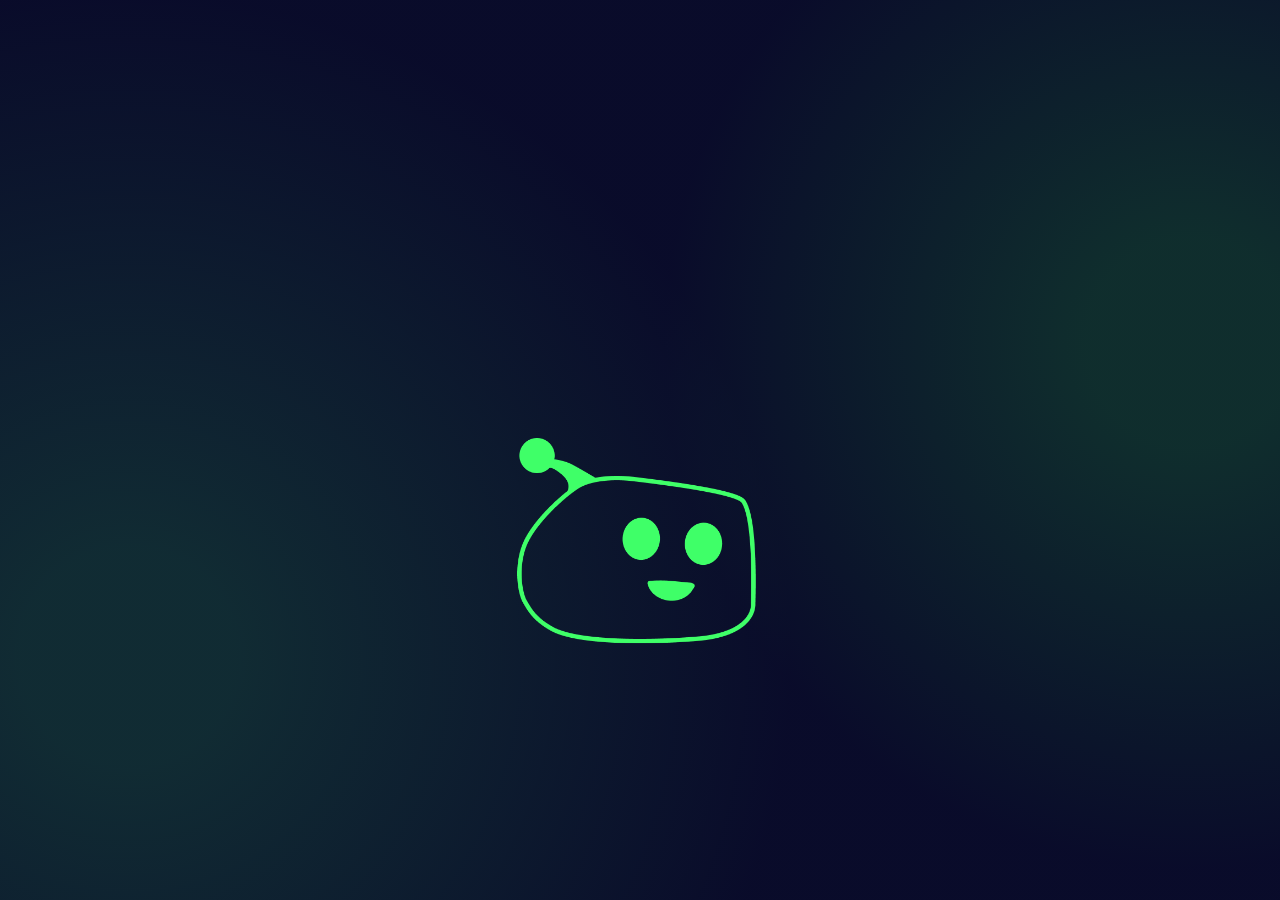
==== frontend/index.html @ 3796ffb3 "chore: add provided Quizly frontend (fork)" ====
<!doctype html>
<html lang="en">
  <head>
    <meta charset="UTF-8" />
    <meta name="viewport" content="width=device-width, initial-scale=1.0" />
    <title>Quizly</title>
    <link rel="stylesheet" href="shared/css/variables.css" />
    <link rel="stylesheet" href="shared/css/standart.css" />
    <link rel="stylesheet" href="styles.css" />
    <script src="shared/js/template.js"></script>
    <script src="script.js" defer></script>
    <link
      rel="icon"
      href="assets/icons/robot_default.png"
      type="image/x-icon"
    />
  </head>
  <body>
    <main>
      <article
        class="index-main d_flex_cc_ac w_full flex_dir_col h_vh100 pos_rel w_full"
      >
        <section class="w_full d_flex_cc_ac">
          <div id="quiz-container" class="pos_rel">
            <img src="assets/icons/group2.png" alt="a speech bubble" />
            <div id="bubble-text" class="pos_abs z_5"></div>
          </div>
        </section>

        <section>
          <div class="animation-container pos_rel">
            <img
              src="assets/icons/Ellipse23.png"
              alt="spinning-circle"
              class="circle-animation pos_abs"
            />
            <img
              src="assets/icons/Ellipse27.png"
              alt="spinning-circle"
              class="circle-animation pos_abs"
            />
            <img
              src="assets/icons/Ellipse25.png"
              alt="spinning-circle"
              class="circle-animation pos_abs"
            />
            <img
              src="assets/icons/Ellipse22.png"
              alt="spinning-circle"
              class="circle-animation pos_abs"
            />
            <img
              src="assets/icons/robot_default.png"
              alt="a robot"
              id="robot"
              class="robot_default pos_abs z_5"
            />
          </div>
        </section>
        <img
          src="assets/icons/wave.png"
          alt="a robot"
          class="wave pos_abs"
          id="wave"
        />

        <section>
          <div class="login-container d_flex_cc_ac gap_24">
            <button
              id="sign-up"
              class="btn cu_po d_flex_cc_ac border_1_solid z_5"
            >
              <a
                href="pages/registration.html"
                class="w_full h_full d_flex_cc_ac"
                >Sign up</a
              >
            </button>
            <button
              id="login"
              class="btn cu_po d_flex_cc_ac border_1_solid z_5"
            >
              <a href="pages/login.html" class="w_full h_full d_flex_cc_ac"
                >Login</a
              >
            </button>
          </div>
        </section>
      </article>
    </main>
  </body>
</html>
---- frontend/shared/css/variables.css ----
:root {
  --bg-color-blue: rgba(3, 11, 42, 1);
  --bg-color-green: rgba(63, 255, 104, 1);
  --bg-color-grassgreen: rgba(63, 255, 104, 0.65);
  --bg-color-lightblue: rgba(157, 245, 255, 1);
  --bg-color-gradient:
    radial-gradient(
      circle at 93% 38%,
      rgba(63, 255, 104, 0.15) 8%,
      rgba(10, 12, 44, 0.8) 40%
    ),
    radial-gradient(
      circle at 10% 73%,
      rgba(63, 255, 104, 0.65) 8%,
      rgba(7, 9, 35, 0.8) 50%
    ),
    linear-gradient(0deg, #070923, #070923);

  --bg-color-green-hover: rgba(63, 255, 104, 0.1);

  --border-color-green: rgba(63, 255, 104, 1);

  --text-color-blue: rgba(0, 33, 164, 1);
  --text-color-green: rgba(63, 255, 104, 1);
  --text-color-bluelight: rgba(157, 245, 255, 1);
  --text-color-whiteblue: rgba(251, 252, 255, 1);

  --border-radius-20: 20px;
  --border-radius-40: 40px;

  --font-size-14: 14px;
  --font-size-24: 24px;
  --font-size-28: 28px;
  --font-size-20: 20px;
  --font-size-16: 16px;
  --font-size-36: 36px;
  --font-size-32: 32px;
  --font-size-98: 98px;
  --font-size-56: 56px;
  --font-size-40: 40px;
  --font-size-18: 18px;
  --font-size-48: 48px;
}
---- frontend/shared/css/standart.css ----
body {
  margin: 0;
  box-sizing: border-box;
  background:
    radial-gradient(
      circle at 93% 38%,
      rgba(63, 255, 104, 0.15) 8%,
      rgba(10, 12, 44, 0.8) 40%
    ),
    radial-gradient(
      circle at 10% 73%,
      rgba(63, 255, 104, 0.65) 8%,
      rgba(7, 9, 35, 0.8) 50%
    ),
    linear-gradient(0deg, #070923, #070923);
  background-attachment: fixed;
  position: relative;
  font-family: "Kantumruy Pro", sans-serif;
}

input:-webkit-autofill,
input:-webkit-autofill:hover,
input:-webkit-autofill:focus {
  box-shadow: 0 0 0 1000px rgba(63, 255, 104, 0.2) inset !important;
  -webkit-text-fill-color: var(--text-color-green) !important;
  transition: background-color 9999s ease-in-out 0s !important;
}

.no-cu-po {
  cursor: default !important;
  pointer-events: none !important;
}

@media (pointer: coarse) {
  .header-icon:hover,
  .header-icon:hover::after,
  .header-icon:hover::before {
    filter: none !important;
    content: none !important;
    background: none !important;
    pointer-events: auto;
  }
}

.of_hidden {
  overflow: hidden;
}

.of_auto {
  overflow: auto;
  max-height: 100%;
}

.z_5 {
  z-index: 5;
}

.d_none {
  display: none !important;
}

.pos_rel {
  position: relative;
}

.pos_abs {
  position: absolute;
}

.flex_dir_row {
  flex-direction: row;
}

.d_flex_cc_ac {
  display: flex;
  justify-content: center;
  align-items: center;
}

.d_flex_sb_ac {
  display: flex;
  justify-content: space-between;
  align-items: center;
}

.d_flex_cc_as {
  display: flex;
  justify-content: center;
  align-items: start;
}

.d_flex_cs_as {
  display: flex;
  justify-content: start;
  align-items: start;
}

.font_col_lightblue_K2D_20 {
  color: var(--text-color-bluelight);
  font-family: "K2D", sans-serif;
  font-size: var(--font-size-20);
}

.h_full {
  height: 100%;
}

.w_full {
  width: 100%;
}

.h_vh100 {
  height: 100vh;
}

.gap_24 {
  gap: 24px;
}

.gap_40 {
  gap: 40px;
}

.marg_0 {
  margin: 0;
}

.gap_32 {
  gap: 32px;
}

.gap_48 {
  gap: 48px;
}

.text_c {
  text-align: center;
}

.text_r {
  text-align: right;
}

.flex_dir_col {
  flex-direction: column;
}

.cu_po {
  cursor: pointer;
}

.pad_bot_48 {
  padding-bottom: 48px;
}

.border_1_solid {
  border: 1px solid;
}

.btn {
  border-color: var(--border-color-green);
  border-radius: var(--border-radius-20);
  color: var(--text-color-green);
  background-color: var(--bg-color-blue);
  width: 150px;
  height: 50px;
  font-size: var(--font-size-24);
  font-family: "K2D", sans-serif;
  text-decoration: none;
  margin-top: 48px;
  cursor: pointer;
}

.btn:hover {
  box-shadow: 1px 1px 10px 0px rgba(63, 255, 104, 1);
  background-color: var(--bg-color-green-hover);
}

#sign-up a {
  color: var(--text-color-green);
  text-decoration: none;
}

#login {
  background-color: var(--bg-color-green);
}

#login a {
  text-decoration: none;
}

#login a:visited {
  text-decoration: none;
  color: var(--text-color-blue);
}

.p20 {
  padding: 20px;
}

.p48 {
  padding: 48px;
}

.pt48 {
  padding-top: 48px;
}

.input {
  border-radius: var(--border-radius-20);
  border: none;
  padding: 15px;
  font-size: var(--font-size-16);
  font-family: "Kantumruy Pro", sans-serif;
  width: clamp(200px, 360px, 360px);
  height: 46px;
  background: rgba(63, 255, 104, 0.2);
  color: var(--text-color-green);
}

input::placeholder {
  color: var(--text-color-green);
  font-family: "Kantumruy Pro", sans-serif;
  font-size: var(--font-size-16);
}

.input-wrapper {
  position: relative;
  display: inline-block;
}

.input-wrapper > img {
  position: absolute;
  top: 50%;
  transform: translateY(-50%);
  width: 16px;
  height: 16px;
  cursor: pointer;
}

.input-wrapper > .pen,
.input-wrapper > .hook {
  width: 24px;
  height: 24px;
}

.input-wrapper > input {
  padding-left: 40px;
  padding-right: 40px;
}

.input-wrapper > img:not(.eye-icon):not(.pen):not(.hook) {
  left: 20px;
}

.input-wrapper > .eye-icon,
.input-wrapper > .hook,
.input-wrapper > .pen {
  right: 20px;
}

.header-icon {
  position: relative;
  width: 200px;
  height: 100px;
  overflow: hidden;
}

.header-icon img {
  position: absolute;
  width: 80px;
  height: 24px;
  top: 50%;
  left: 50%;
  transform: translate(-50%, -50%);
  transition: transform 0.5s ease;
}

.header-icon::after {
  content: "Log Out";
  position: absolute;
  font-family: "K2D", sans-serif;
  top: 50%;
  left: 50%;
  transform: translate(-150%, -50%);
  color: var(--text-color-green);
  font-size: 20px;
  opacity: 0;
  transition:
    transform 0.5s ease,
    opacity 0.5s ease;
  cursor: pointer;
}

.header-icon:hover img {
  transform: translate(-120%, -50%);
  filter: drop-shadow(1px 1px 2px rgba(8, 184, 46, 1));
}

.header-icon:hover::after {
  transform: translate(-50%, -50%);
  opacity: 1;
  filter: drop-shadow(1px 1px 2px rgba(8, 184, 46, 1));
}

.headline-green {
  color: var(--text-color-green);
  font-size: var(--font-size-36);
  font-family: "K2D", sans-serif;
}

h1 {
  font-size: var(--font-size-24);
  font-family: "K2D", sans-serif;
  color: var(--text-color-green);
}

h2 {
  font-size: var(--font-size-20);
  color: var(--text-color-whiteblue);
}

h4 {
  font-size: var(--font-size-16);
  color: var(--text-color-bluelight);
}

ul {
  list-style-position: inside;
  margin: 0;
  padding: 0;
}

ul > li {
  color: var(--text-color-whiteblue);
  font-size: var(--font-size-16);
  list-style: none;
}

.footer {
  gap: 32px;
  position: static;
  display: flex;
  justify-content: center;
  align-items: center;
  height: 100px;
}

.footer a {
  color: var(--text-color-bluelight);
  font-family: "Kantumruy Pro", sans-serif;
  text-decoration: none;
}

a:visited {
  color: var(--text-color-bluelight);
}

#header {
  height: 100px;
  display: flex;
  justify-content: center;
}

.header {
  max-width: 1440px;
}
---- frontend/styles.css ----
.circle-animation {
  animation: circle-animation 4s linear forwards;
  transform-origin: center;
}

.index-main {
  gap: 200px;
}

.animation-container {
  width: 100%;
  height: 100%;
}

.animation-container img {
  position: absolute;
  top: 50%;
  left: 50%;
  transform: translate(-50%, -50%);
}

@keyframes circle-animation {
  0% {
    transform: translate(-50%, -50%) scale(1) rotate(0deg);
    opacity: 1;
  }
  90% {
    transform: translate(-50%, -50%) scale(1.5) rotate(180deg);
    opacity: 1;
  }
  100% {
    opacity: 0;
  }
}

.robot_default {
  transform-origin: center;
  animation: robot-fading-in 3s linear forwards;
  object-fit: contain;
}

@keyframes robot-fading-in {
  0% {
    opacity: 0;
  }
  50% {
    opacity: 0;
  }
  100% {
    opacity: 1;
  }
}

.wave {
  left: 0;
  right: 0;
  bottom: 0;
  width: 100%;
}

#bubble-text {
  top: 20px;
  left: 20px;
  color: var(--text-color-bluelight);
  font-size: var(--font-size-28);
}

.fading-in {
  animation: fading-in 1s linear forwards;
}

@keyframes fading-in {
  0% {
    opacity: 0;
  }
  100% {
    opacity: 1;
  }
}

@media (max-width: 1500px) {
  #quiz-container img {
    width: 350px;
    height: 250px;
  }

  #robot {
    width: 250px;
    height: 250px;
  }
}

@media (max-width: 1150px) {
  #quiz-container {
    width: 250px;
    height: 150px;
    font-size: var(--font-size-18);
  }

  .circle-animation {
    overflow-x: hidden;
  }

  @keyframes circle-animation {
    0% {
      transform: translate(-50%, -50%) scale(0.4) rotate(0deg);
      opacity: 1;
    }
    90% {
      transform: translate(-50%, -50%) scale(0.8) rotate(180deg);
      opacity: 1;
    }
    100% {
      opacity: 0;
      display: none;
    }
  }
}

@media (max-height: 1000px) {
  .login-container {
    margin-bottom: 20px;
    gap: 8px;
  }

  #sign-up,
  #login {
    margin: 0;
    width: 120px;
  }

  @keyframes circle-animation {
    0% {
      transform: translate(-50%, -50%) scale(0.3) rotate(0deg);
      opacity: 1;
    }
    90% {
      transform: translate(-50%, -50%) scale(0.6) rotate(180deg);
      opacity: 1;
    }
    100% {
      opacity: 0;
      display: none;
    }
  }
}

@media (max-width: 500px) {
  #quiz-container {
    font-size: var(--font-size-16);
  }

  #quiz-container img {
    transform: scaleX(-1);
    width: 250px;
    height: 250px;
  }
}
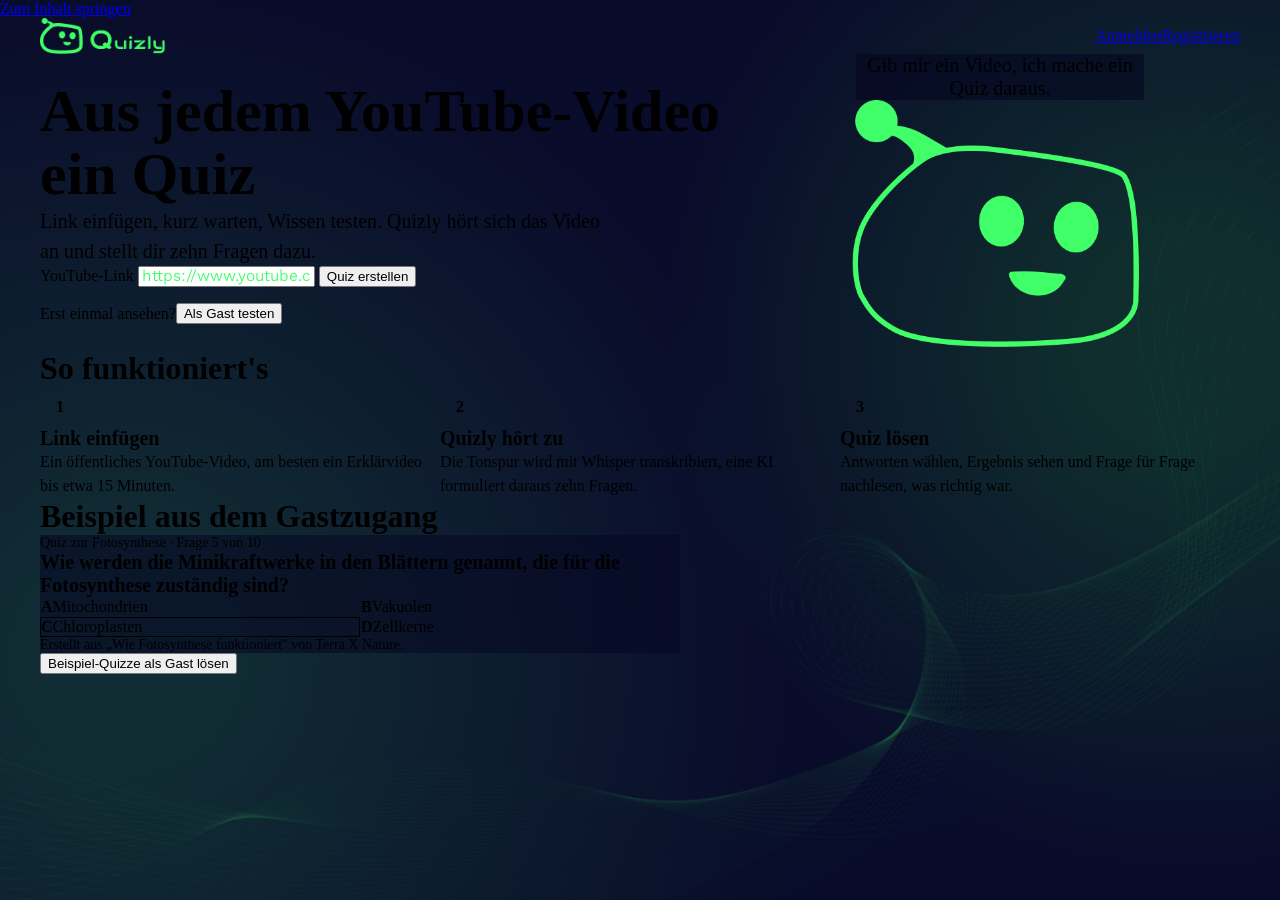
==== commit 1ca16e01: "feat(start): link field above the fold instead of a 6 s intro The start page showed its buttons only" ====
--- a/frontend/index.html
+++ b/frontend/index.html
@@ -1,92 +1,126 @@
 <!doctype html>
-<html lang="en">
+<html lang="de">
   <head>
     <meta charset="UTF-8" />
     <meta name="viewport" content="width=device-width, initial-scale=1.0" />
-    <title>Quizly</title>
+    <title>Quizly · Aus jedem YouTube-Video ein Quiz</title>
+    <meta
+      name="description"
+      content="Quizly macht aus einem YouTube-Video ein Quiz mit zehn Fragen: Link einfügen, KI hört zu, Wissen testen. Ohne Konto als Gast ausprobieren."
+    />
+    <link rel="stylesheet" href="shared/css/fonts.css" />
     <link rel="stylesheet" href="shared/css/variables.css" />
     <link rel="stylesheet" href="shared/css/standart.css" />
+    <link rel="stylesheet" href="shared/css/toastmsg.css" media="print" onload="this.media='all'" />
     <link rel="stylesheet" href="styles.css" />
-    <script src="shared/js/template.js"></script>
+    <link rel="icon" href="assets/icons/robot_default.png" type="image/png" />
+    <script src="shared/js/config.js" defer></script>
+    <script src="shared/js/helper.js" defer></script>
+    <script src="shared/js/session.js" defer></script>
+    <script src="shared/js/youtube.js" defer></script>
+    <script src="shared/js/template.js" defer></script>
+    <script src="shared/js/auth.js" defer></script>
     <script src="script.js" defer></script>
-    <link
-      rel="icon"
-      href="assets/icons/robot_default.png"
-      type="image/x-icon"
-    />
   </head>
-  <body>
-    <main>
-      <article
-        class="index-main d_flex_cc_ac w_full flex_dir_col h_vh100 pos_rel w_full"
-      >
-        <section class="w_full d_flex_cc_ac">
-          <div id="quiz-container" class="pos_rel">
-            <img src="assets/icons/group2.png" alt="a speech bubble" />
-            <div id="bubble-text" class="pos_abs z_5"></div>
-          </div>
-        </section>
+  <body class="landing">
+    <a class="skip-link" href="#main">Zum Inhalt springen</a>
 
-        <section>
-          <div class="animation-container pos_rel">
-            <img
-              src="assets/icons/Ellipse23.png"
-              alt="spinning-circle"
-              class="circle-animation pos_abs"
+    <header class="landing-header">
+      <a href="/index.html" class="landing-header__logo">
+        <img src="assets/icons/logoheader.png" alt="Quizly Startseite" width="150" height="43" />
+      </a>
+      <nav class="landing-header__nav" aria-label="Konto">
+        <a class="button button--text" href="pages/login.html">Anmelden</a>
+        <a class="button button--secondary" href="pages/registration.html">Registrieren</a>
+      </nav>
+    </header>
+
+    <main id="main">
+      <section class="hero" aria-labelledby="hero-title">
+        <div class="hero__text">
+          <h1 id="hero-title">Aus jedem YouTube-Video ein Quiz</h1>
+          <p class="hero__lead">
+            Link einfügen, kurz warten, Wissen testen. Quizly hört sich das Video an und stellt dir
+            zehn Fragen dazu.
+          </p>
+
+          <form id="hero-form" class="url-form" novalidate>
+            <label for="hero-url" class="sr-only">YouTube-Link</label>
+            <input
+              id="hero-url"
+              class="url-form__input"
+              type="url"
+              inputmode="url"
+              autocomplete="off"
+              placeholder="https://www.youtube.com/watch?v=…"
+              aria-describedby="hero-url-hint"
             />
-            <img
-              src="assets/icons/Ellipse27.png"
-              alt="spinning-circle"
-              class="circle-animation pos_abs"
-            />
-            <img
-              src="assets/icons/Ellipse25.png"
-              alt="spinning-circle"
-              class="circle-animation pos_abs"
-            />
-            <img
-              src="assets/icons/Ellipse22.png"
-              alt="spinning-circle"
-              class="circle-animation pos_abs"
-            />
-            <img
-              src="assets/icons/robot_default.png"
-              alt="a robot"
-              id="robot"
-              class="robot_default pos_abs z_5"
-            />
-          </div>
-        </section>
-        <img
-          src="assets/icons/wave.png"
-          alt="a robot"
-          class="wave pos_abs"
-          id="wave"
-        />
+            <button type="submit" class="button button--primary">Quiz erstellen</button>
+            <p id="hero-url-hint" class="url-form__hint" aria-live="polite"></p>
+            <figure class="url-preview" hidden>
+              <img class="url-preview__thumb" alt="" width="160" height="90" />
+              <figcaption>Video erkannt. Nach der Anmeldung erstellen wir daraus dein Quiz.</figcaption>
+            </figure>
+          </form>
 
-        <section>
-          <div class="login-container d_flex_cc_ac gap_24">
-            <button
-              id="sign-up"
-              class="btn cu_po d_flex_cc_ac border_1_solid z_5"
-            >
-              <a
-                href="pages/registration.html"
-                class="w_full h_full d_flex_cc_ac"
-                >Sign up</a
-              >
+          <p class="hero__guest">
+            Erst einmal ansehen?
+            <button type="button" class="button button--text" onclick="loginAsGuest()">
+              Als Gast testen
             </button>
-            <button
-              id="login"
-              class="btn cu_po d_flex_cc_ac border_1_solid z_5"
-            >
-              <a href="pages/login.html" class="w_full h_full d_flex_cc_ac"
-                >Login</a
-              >
-            </button>
-          </div>
-        </section>
-      </article>
+          </p>
+        </div>
+
+        <div class="hero__mascot" aria-hidden="true">
+          <p class="speech-bubble">Gib mir ein Video, ich mache ein Quiz daraus.</p>
+          <img src="assets/icons/robot_default.webp" alt="" width="454" height="379" class="hero__robot" />
+        </div>
+      </section>
+
+      <section class="steps" aria-labelledby="steps-title">
+        <h2 id="steps-title">So funktioniert's</h2>
+        <ol class="steps__list">
+          <li class="steps__item">
+            <span class="steps__number" aria-hidden="true">1</span>
+            <h3>Link einfügen</h3>
+            <p>Ein öffentliches YouTube-Video, am besten ein Erklärvideo bis etwa 15 Minuten.</p>
+          </li>
+          <li class="steps__item">
+            <span class="steps__number" aria-hidden="true">2</span>
+            <h3>Quizly hört zu</h3>
+            <p>Die Tonspur wird mit Whisper transkribiert, eine KI formuliert daraus zehn Fragen.</p>
+          </li>
+          <li class="steps__item">
+            <span class="steps__number" aria-hidden="true">3</span>
+            <h3>Quiz lösen</h3>
+            <p>Antworten wählen, Ergebnis sehen und Frage für Frage nachlesen, was richtig war.</p>
+          </li>
+        </ol>
+      </section>
+
+      <section class="example" aria-labelledby="example-title">
+        <h2 id="example-title">Beispiel aus dem Gastzugang</h2>
+        <figure class="example-card">
+          <p class="example-card__meta">Quiz zur Fotosynthese · Frage 5 von 10</p>
+          <p class="example-card__question">
+            Wie werden die Minikraftwerke in den Blättern genannt, die für die Fotosynthese
+            zuständig sind?
+          </p>
+          <ul class="example-card__options">
+            <li><span aria-hidden="true">A</span> Mitochondrien</li>
+            <li><span aria-hidden="true">B</span> Vakuolen</li>
+            <li class="is-correct"><span aria-hidden="true">C</span> Chloroplasten</li>
+            <li><span aria-hidden="true">D</span> Zellkerne</li>
+          </ul>
+          <figcaption>Erstellt aus „Wie Fotosynthese funktioniert" von Terra X Nature.</figcaption>
+        </figure>
+        <button type="button" class="button button--primary" onclick="loginAsGuest()">
+          Beispiel-Quizze als Gast lösen
+        </button>
+      </section>
     </main>
+
+    <footer id="footer" class="site-footer"></footer>
+    <img src="assets/icons/wave.webp" alt="" class="landing-wave" loading="lazy" decoding="async" />
   </body>
 </html>
--- a/frontend/shared/css/fonts.css
+++ b/frontend/shared/css/fonts.css
@@ -0,0 +1,150 @@
+/* k2d-100 - latin */
+@font-face {
+  font-display: swap; /* Check https://developer.mozilla.org/en-US/docs/Web/CSS/@font-face/font-display for other options. */
+  font-family: "K2D";
+  font-style: normal;
+  font-weight: 100;
+  src: url("../../assets/fonts/k2d-v12-latin-100.woff2") format("woff2"); /* Chrome 36+, Opera 23+, Firefox 39+, Safari 12+, iOS 10+ */
+}
+
+/* k2d-200 - latin */
+@font-face {
+  font-display: swap; /* Check https://developer.mozilla.org/en-US/docs/Web/CSS/@font-face/font-display for other options. */
+  font-family: "K2D";
+  font-style: normal;
+  font-weight: 200;
+  src: url("../../assets/fonts/k2d-v12-latin-200.woff2") format("woff2"); /* Chrome 36+, Opera 23+, Firefox 39+, Safari 12+, iOS 10+ */
+}
+
+/* k2d-300 - latin */
+@font-face {
+  font-display: swap; /* Check https://developer.mozilla.org/en-US/docs/Web/CSS/@font-face/font-display for other options. */
+  font-family: "K2D";
+  font-style: normal;
+  font-weight: 300;
+  src: url("../../assets/fonts/k2d-v12-latin-300.woff2") format("woff2"); /* Chrome 36+, Opera 23+, Firefox 39+, Safari 12+, iOS 10+ */
+}
+
+/* k2d-regular - latin */
+@font-face {
+  font-display: swap; /* Check https://developer.mozilla.org/en-US/docs/Web/CSS/@font-face/font-display for other options. */
+  font-family: "K2D";
+  font-style: normal;
+  font-weight: 400;
+  src: url("../../assets/fonts/k2d-v12-latin-regular.woff2") format("woff2"); /* Chrome 36+, Opera 23+, Firefox 39+, Safari 12+, iOS 10+ */
+}
+
+/* k2d-500 - latin */
+@font-face {
+  font-display: swap; /* Check https://developer.mozilla.org/en-US/docs/Web/CSS/@font-face/font-display for other options. */
+  font-family: "K2D";
+  font-style: normal;
+  font-weight: 500;
+  src: url("../../assets/fonts/k2d-v12-latin-500.woff2") format("woff2"); /* Chrome 36+, Opera 23+, Firefox 39+, Safari 12+, iOS 10+ */
+}
+
+/* k2d-600 - latin */
+@font-face {
+  font-display: swap; /* Check https://developer.mozilla.org/en-US/docs/Web/CSS/@font-face/font-display for other options. */
+  font-family: "K2D";
+  font-style: normal;
+  font-weight: 600;
+  src: url("../../assets/fonts/k2d-v12-latin-600.woff2") format("woff2"); /* Chrome 36+, Opera 23+, Firefox 39+, Safari 12+, iOS 10+ */
+}
+
+/* k2d-700 - latin */
+@font-face {
+  font-display: swap; /* Check https://developer.mozilla.org/en-US/docs/Web/CSS/@font-face/font-display for other options. */
+  font-family: "K2D";
+  font-style: normal;
+  font-weight: 700;
+  src: url("../../assets/fonts/k2d-v12-latin-700.woff2") format("woff2"); /* Chrome 36+, Opera 23+, Firefox 39+, Safari 12+, iOS 10+ */
+}
+
+/* k2d-800 - latin */
+@font-face {
+  font-display: swap; /* Check https://developer.mozilla.org/en-US/docs/Web/CSS/@font-face/font-display for other options. */
+  font-family: "K2D";
+  font-style: normal;
+  font-weight: 800;
+  src: url("../../assets/fonts/k2d-v12-latin-800.woff2") format("woff2"); /* Chrome 36+, Opera 23+, Firefox 39+, Safari 12+, iOS 10+ */
+}
+
+/* kantumruy-pro-100 - latin */
+@font-face {
+  font-display: swap; /* Check https://developer.mozilla.org/en-US/docs/Web/CSS/@font-face/font-display for other options. */
+  font-family: "Kantumruy Pro";
+  font-style: normal;
+  font-weight: 100;
+  src: url("../../assets/fonts/kantumruy-pro-v11-latin-100.woff2")
+    format("woff2"); /* Chrome 36+, Opera 23+, Firefox 39+, Safari 12+, iOS 10+ */
+}
+
+/* kantumruy-pro-200 - latin */
+@font-face {
+  font-display: swap; /* Check https://developer.mozilla.org/en-US/docs/Web/CSS/@font-face/font-display for other options. */
+  font-family: "Kantumruy Pro";
+  font-style: normal;
+  font-weight: 200;
+  src: url("../../assets/fonts/kantumruy-pro-v11-latin-200.woff2")
+    format("woff2"); /* Chrome 36+, Opera 23+, Firefox 39+, Safari 12+, iOS 10+ */
+}
+
+/* kantumruy-pro-300 - latin */
+@font-face {
+  font-display: swap; /* Check https://developer.mozilla.org/en-US/docs/Web/CSS/@font-face/font-display for other options. */
+  font-family: "Kantumruy Pro";
+  font-style: normal;
+  font-weight: 300;
+  src: url("../../assets/fonts/kantumruy-pro-v11-latin-300.woff2")
+    format("woff2"); /* Chrome 36+, Opera 23+, Firefox 39+, Safari 12+, iOS 10+ */
+}
+
+/* kantumruy-pro-regular - latin */
+@font-face {
+  font-display: swap; /* Check https://developer.mozilla.org/en-US/docs/Web/CSS/@font-face/font-display for other options. */
+  font-family: "Kantumruy Pro";
+  font-style: normal;
+  font-weight: 400;
+  src: url("../../assets/fonts/kantumruy-pro-v11-latin-regular.woff2")
+    format("woff2"); /* Chrome 36+, Opera 23+, Firefox 39+, Safari 12+, iOS 10+ */
+}
+
+/* kantumruy-pro-500 - latin */
+@font-face {
+  font-display: swap; /* Check https://developer.mozilla.org/en-US/docs/Web/CSS/@font-face/font-display for other options. */
+  font-family: "Kantumruy Pro";
+  font-style: normal;
+  font-weight: 500;
+  src: url("../../assets/fonts/kantumruy-pro-v11-latin-500.woff2")
+    format("woff2"); /* Chrome 36+, Opera 23+, Firefox 39+, Safari 12+, iOS 10+ */
+}
+
+/* kantumruy-pro-600 - latin */
+@font-face {
+  font-display: swap; /* Check https://developer.mozilla.org/en-US/docs/Web/CSS/@font-face/font-display for other options. */
+  font-family: "Kantumruy Pro";
+  font-style: normal;
+  font-weight: 600;
+  src: url("../../assets/fonts/kantumruy-pro-v11-latin-600.woff2")
+    format("woff2"); /* Chrome 36+, Opera 23+, Firefox 39+, Safari 12+, iOS 10+ */
+}
+
+/* kantumruy-pro-700 - latin */
+@font-face {
+  font-display: swap; /* Check https://developer.mozilla.org/en-US/docs/Web/CSS/@font-face/font-display for other options. */
+  font-family: "Kantumruy Pro";
+  font-style: normal;
+  font-weight: 700;
+  src: url("../../assets/fonts/kantumruy-pro-v11-latin-700.woff2")
+    format("woff2"); /* Chrome 36+, Opera 23+, Firefox 39+, Safari 12+, iOS 10+ */
+}
+
+/* gugi-regular - latin */
+@font-face {
+  font-display: swap; /* Check https://developer.mozilla.org/en-US/docs/Web/CSS/@font-face/font-display for other options. */
+  font-family: "Gugi";
+  font-style: normal;
+  font-weight: 400;
+  src: url("../../assets/fonts/gugi-v20-latin-regular.woff2") format("woff2"); /* Chrome 36+, Opera 23+, Firefox 39+, Safari 12+, iOS 10+ */
+}
--- a/frontend/shared/css/toastmsg.css
+++ b/frontend/shared/css/toastmsg.css
@@ -0,0 +1,122 @@
+.toast_msg {
+  position: fixed;
+  bottom: 50px;
+  left: 50px;
+  min-height: 80px;
+  box-shadow: 0px 0px 16px 0px #0000003d;
+  min-width: 300px;
+  border-radius: 8px;
+  overflow: hidden;
+  transform: translateX(-100%);
+  animation: slideInFromLeft 0.25s ease-out forwards;
+  z-index: 99;
+  font-family: "K2D", sans-serif;
+}
+
+@keyframes slideInFromLeft {
+  0% {
+    opacity: 0;
+    transform: translateX(-100%);
+  }
+  100% {
+    opacity: 1;
+    transform: translateX(0);
+  }
+}
+
+.toast_msg_right h3 {
+  font-size: var(--font-size-24);
+}
+
+.toast_msg_left {
+  width: 80px;
+  align-self: stretch;
+}
+
+@media screen and (max-width: 500px) {
+  .toast_msg_left {
+    width: 30px;
+    padding-left: 16px;
+  }
+
+  .toast_msg {
+    min-width: 0px;
+    margin-right: 16px;
+  }
+}
+
+.toast_msg[error="true"] .toast_msg_left {
+  background: #de3c3f;
+}
+
+.toast_msg[error="false"] .toast_msg_left {
+  background: var(--bg-color-green);
+}
+
+.toast_msg[error="true"] {
+  background: radial-gradient(
+    127.05% 192.18% at 127.05% -73.66%,
+    rgba(63, 255, 104, 1) 31.83%,
+    rgba(14, 43, 70, 1) 68.09%,
+    rgba(42, 49, 70, 1) 81.38%
+  );
+}
+
+.toast_msg[error="false"] {
+  background: radial-gradient(
+    127.05% 192.18% at 127.05% -73.66%,
+    rgba(63, 255, 104, 1) 31.83%,
+    rgba(14, 43, 70, 1) 68.09%,
+    rgba(42, 49, 70, 1) 81.38%
+  );
+}
+
+.toast_msg[hint="true"] {
+  background: #ffc107;
+}
+
+.toast_msg[error="true"] img[error="false"] {
+  display: none;
+}
+
+.toast_msg[error="false"] img[error="true"] {
+  display: none;
+}
+
+.toast_msg[error="true"] h3[error="false"] {
+  display: none;
+}
+
+.toast_msg[error="false"] h3[error="true"] {
+  display: none;
+}
+
+.toast_msg_right {
+  position: relative;
+  flex: 1;
+  padding: 8px 20px;
+  display: flex;
+  gap: 8px;
+  flex-direction: column;
+  color: whitesmoke;
+}
+
+.toast_msg_right ul {
+  flex: 1;
+  padding: 0px 16px;
+}
+
+.toast_msg_hint {
+  position: relative;
+  flex: 1;
+  padding: 20px;
+  display: flex;
+  gap: 8px;
+  flex-direction: column;
+  background: radial-gradient(
+    127.05% 192.18% at 127.05% -73.66%,
+    rgba(63, 255, 104, 0.2) 31.83%,
+    rgba(14, 43, 150, 0.2) 68.09%,
+    rgba(42, 49, 137, 0.2) 81.38%
+  );
+}
--- a/frontend/styles.css
+++ b/frontend/styles.css
@@ -1,158 +1,322 @@
-.circle-animation {
-  animation: circle-animation 4s linear forwards;
-  transform-origin: center;
-}
-
-.index-main {
-  gap: 200px;
-}
-
-.animation-container {
+/* Startseite */
+
+.landing *,
+.landing *::before,
+.landing *::after {
+  box-sizing: border-box;
+}
+
+.landing {
+  display: flex;
+  flex-direction: column;
+  overflow-x: clip;
+  font-family: var(--font-body);
+}
+
+.landing-header {
+  display: flex;
+  align-items: center;
+  justify-content: space-between;
+  gap: var(--space-4);
   width: 100%;
-  height: 100%;
-}
-
-.animation-container img {
-  position: absolute;
-  top: 50%;
-  left: 50%;
-  transform: translate(-50%, -50%);
-}
-
-@keyframes circle-animation {
-  0% {
-    transform: translate(-50%, -50%) scale(1) rotate(0deg);
+  max-width: 1200px;
+  margin: 0 auto;
+  padding: var(--space-5) var(--space-5) 0;
+  box-sizing: border-box;
+}
+
+.landing-header__logo {
+  display: inline-flex;
+  border-radius: 8px;
+}
+
+.landing-header__logo img {
+  height: 36px;
+  width: auto;
+}
+
+.landing-header__nav {
+  display: flex;
+  align-items: center;
+  gap: var(--space-2);
+}
+
+.landing main {
+  flex: 1;
+  width: 100%;
+  max-width: 1200px;
+  margin: 0 auto;
+  padding: 0 var(--space-5);
+  box-sizing: border-box;
+  position: relative;
+  z-index: 1;
+}
+
+/* Hero */
+
+.hero {
+  display: grid;
+  grid-template-columns: minmax(0, 3fr) minmax(0, 2fr);
+  align-items: center;
+  gap: var(--space-7);
+  padding: var(--space-8) 0 var(--space-7);
+}
+
+.hero h1 {
+  margin: 0 0 var(--space-4);
+  font-family: var(--font-heading);
+  font-size: clamp(2.25rem, 5vw, 3.75rem);
+  line-height: 1.05;
+  color: var(--color-primary);
+}
+
+.hero__lead {
+  max-width: 36rem;
+  margin: 0 0 var(--space-6);
+  font-size: var(--font-size-20);
+  line-height: 1.5;
+  color: var(--color-text);
+}
+
+.hero__guest {
+  display: flex;
+  flex-wrap: wrap;
+  align-items: center;
+  gap: var(--space-1);
+  margin: var(--space-4) 0 0;
+  color: var(--color-text);
+}
+
+.hero__mascot {
+  display: flex;
+  flex-direction: column;
+  align-items: center;
+  gap: var(--space-4);
+}
+
+.speech-bubble {
+  position: relative;
+  max-width: 18rem;
+  margin: 0;
+  padding: var(--space-4) var(--space-5);
+  border: 1px solid var(--color-border);
+  border-radius: var(--radius-card);
+  background: rgba(7, 9, 35, 0.7);
+  font-family: var(--font-heading);
+  font-size: var(--font-size-20);
+  color: var(--color-text-accent);
+  text-align: center;
+}
+
+.hero__robot {
+  width: min(100%, 300px);
+  height: auto;
+  animation: robot-in 500ms ease-out both;
+}
+
+@keyframes robot-in {
+  from {
+    opacity: 0;
+    transform: translateY(12px);
+  }
+  to {
     opacity: 1;
-  }
-  90% {
-    transform: translate(-50%, -50%) scale(1.5) rotate(180deg);
-    opacity: 1;
-  }
-  100% {
-    opacity: 0;
-  }
-}
-
-.robot_default {
-  transform-origin: center;
-  animation: robot-fading-in 3s linear forwards;
-  object-fit: contain;
-}
-
-@keyframes robot-fading-in {
-  0% {
-    opacity: 0;
-  }
-  50% {
-    opacity: 0;
-  }
-  100% {
-    opacity: 1;
-  }
-}
-
-.wave {
+    transform: none;
+  }
+}
+
+/* So funktioniert's */
+
+.steps,
+.example {
+  padding: var(--space-7) 0;
+}
+
+.steps h2,
+.example h2 {
+  margin: 0 0 var(--space-5);
+  font-family: var(--font-heading);
+  font-size: var(--font-size-32);
+  color: var(--color-primary);
+}
+
+.steps__list {
+  display: grid;
+  grid-template-columns: repeat(3, minmax(0, 1fr));
+  gap: var(--space-5);
+  margin: 0;
+  padding: 0;
+  list-style: none;
+}
+
+.steps__item {
+  padding: var(--space-5);
+  border: 1px solid var(--color-border);
+  border-radius: var(--radius-card);
+  background: var(--color-surface);
+}
+
+.steps__item h3 {
+  margin: var(--space-3) 0 var(--space-2);
+  font-family: var(--font-heading);
+  font-size: var(--font-size-20);
+  color: var(--color-text);
+}
+
+.steps__item p {
+  margin: 0;
+  line-height: 1.5;
+  color: var(--color-text-accent);
+}
+
+.steps__number {
+  display: inline-grid;
+  place-items: center;
+  width: 40px;
+  height: 40px;
+  border-radius: 50%;
+  background: var(--color-primary);
+  color: var(--color-on-primary);
+  font-family: var(--font-heading);
+  font-weight: 700;
+}
+
+/* Beispiel */
+
+.example {
+  display: flex;
+  flex-direction: column;
+  align-items: flex-start;
+  gap: var(--space-5);
+}
+
+.example h2 {
+  margin-bottom: 0;
+}
+
+.example-card {
+  width: 100%;
+  max-width: 40rem;
+  margin: 0;
+  padding: var(--space-5);
+  border: 1px solid var(--color-border);
+  border-radius: var(--radius-card);
+  background: rgba(7, 9, 35, 0.6);
+}
+
+.example-card__meta {
+  margin: 0 0 var(--space-2);
+  font-size: var(--font-size-14);
+  color: var(--color-text-accent);
+}
+
+.example-card__question {
+  margin: 0 0 var(--space-4);
+  font-family: var(--font-heading);
+  font-size: var(--font-size-20);
+  font-weight: 600;
+  color: var(--color-text);
+}
+
+.example-card__options {
+  display: grid;
+  grid-template-columns: repeat(2, minmax(0, 1fr));
+  gap: var(--space-3);
+  margin: 0 0 var(--space-4);
+  padding: 0;
+  list-style: none;
+}
+
+.example-card__options li {
+  display: flex;
+  align-items: center;
+  gap: var(--space-3);
+  padding: var(--space-3) var(--space-4);
+  border: 1px solid transparent;
+  border-radius: var(--radius-control);
+  background: var(--color-surface);
+  color: var(--color-text);
+}
+
+.example-card__options li span {
+  font-family: var(--font-heading);
+  font-weight: 700;
+  color: var(--color-primary);
+}
+
+.example-card__options li.is-correct {
+  border-color: var(--color-primary);
+}
+
+.example-card figcaption {
+  font-size: var(--font-size-14);
+  color: var(--color-text-accent);
+}
+
+/* Deko-Welle hinter dem Footer */
+
+.landing-wave {
+  position: fixed;
   left: 0;
-  right: 0;
   bottom: 0;
   width: 100%;
-}
-
-#bubble-text {
-  top: 20px;
-  left: 20px;
-  color: var(--text-color-bluelight);
-  font-size: var(--font-size-28);
-}
-
-.fading-in {
-  animation: fading-in 1s linear forwards;
-}
-
-@keyframes fading-in {
-  0% {
-    opacity: 0;
-  }
-  100% {
-    opacity: 1;
-  }
-}
-
-@media (max-width: 1500px) {
-  #quiz-container img {
-    width: 350px;
-    height: 250px;
-  }
-
-  #robot {
-    width: 250px;
-    height: 250px;
-  }
-}
-
-@media (max-width: 1150px) {
-  #quiz-container {
-    width: 250px;
-    height: 150px;
-    font-size: var(--font-size-18);
-  }
-
-  .circle-animation {
-    overflow-x: hidden;
-  }
-
-  @keyframes circle-animation {
-    0% {
-      transform: translate(-50%, -50%) scale(0.4) rotate(0deg);
-      opacity: 1;
-    }
-    90% {
-      transform: translate(-50%, -50%) scale(0.8) rotate(180deg);
-      opacity: 1;
-    }
-    100% {
-      opacity: 0;
-      display: none;
-    }
-  }
-}
-
-@media (max-height: 1000px) {
-  .login-container {
-    margin-bottom: 20px;
-    gap: 8px;
-  }
-
-  #sign-up,
-  #login {
-    margin: 0;
-    width: 120px;
-  }
-
-  @keyframes circle-animation {
-    0% {
-      transform: translate(-50%, -50%) scale(0.3) rotate(0deg);
-      opacity: 1;
-    }
-    90% {
-      transform: translate(-50%, -50%) scale(0.6) rotate(180deg);
-      opacity: 1;
-    }
-    100% {
-      opacity: 0;
-      display: none;
-    }
-  }
-}
-
-@media (max-width: 500px) {
-  #quiz-container {
+  height: auto;
+  z-index: 0;
+  opacity: 0.6;
+  pointer-events: none;
+}
+
+.landing .site-footer {
+  position: relative;
+  z-index: 1;
+}
+
+/* Tablet und Handy */
+
+@media (max-width: 900px) {
+  .hero {
+    grid-template-columns: 1fr;
+    gap: var(--space-5);
+    padding-top: var(--space-6);
+  }
+
+  .hero__mascot {
+    order: -1;
+    flex-direction: row;
+    justify-content: flex-start;
+  }
+
+  .hero__robot {
+    width: 96px;
+  }
+
+  .speech-bubble {
+    order: 2;
     font-size: var(--font-size-16);
-  }
-
-  #quiz-container img {
-    transform: scaleX(-1);
-    width: 250px;
-    height: 250px;
-  }
-}
+    text-align: left;
+  }
+
+  .steps__list {
+    grid-template-columns: 1fr;
+  }
+}
+
+@media (max-width: 560px) {
+  .landing-header,
+  .landing main {
+    padding-left: var(--space-4);
+    padding-right: var(--space-4);
+  }
+
+  .landing-header__logo img {
+    height: 28px;
+  }
+
+  .landing-header__nav .button--secondary {
+    padding: 0 var(--space-3);
+  }
+
+  .example-card__options {
+    grid-template-columns: 1fr;
+  }
+}
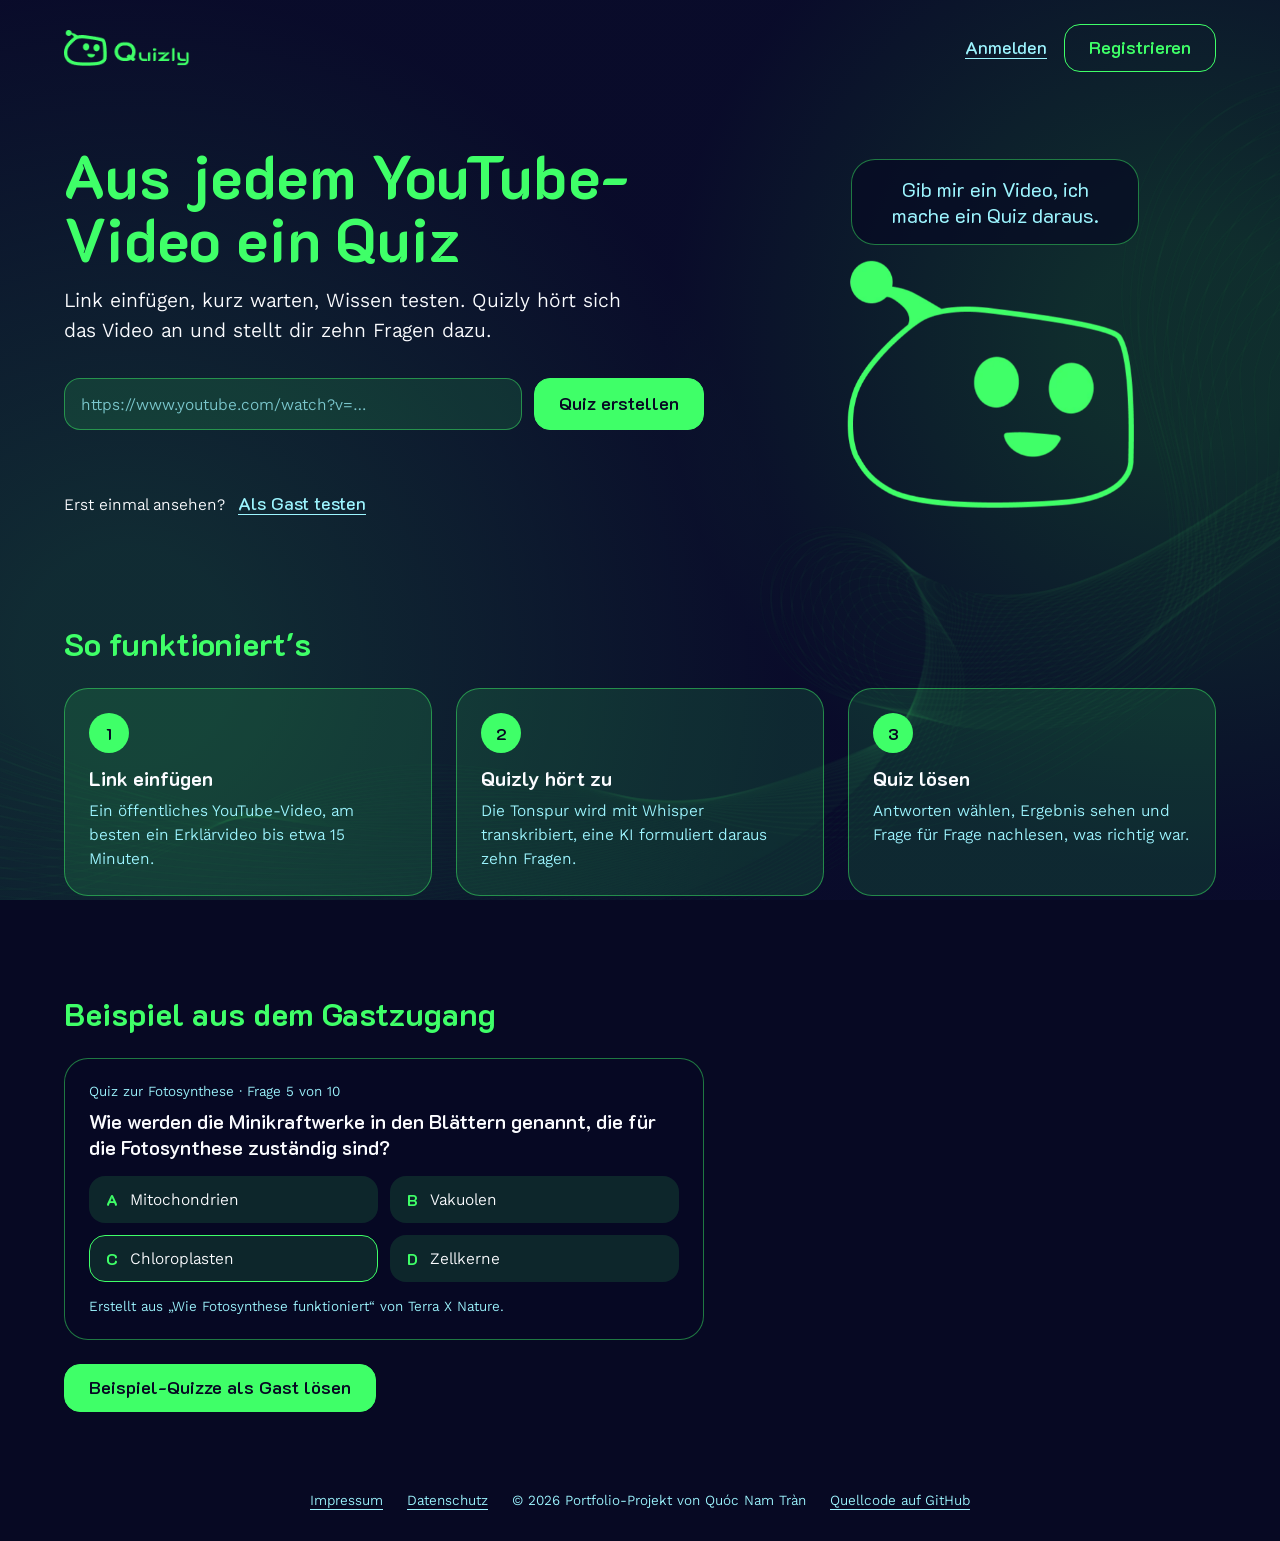
==== commit 4cadeede: "fix(frontend): review findings on logout, focus, forms and long content - Logout refreshes once on 4" ====
--- a/frontend/index.html
+++ b/frontend/index.html
@@ -3,6 +3,7 @@
   <head>
     <meta charset="UTF-8" />
     <meta name="viewport" content="width=device-width, initial-scale=1.0" />
+    <meta name="theme-color" content="#070923" />
     <title>Quizly · Aus jedem YouTube-Video ein Quiz</title>
     <meta
       name="description"
@@ -50,6 +51,7 @@
               id="hero-url"
               class="url-form__input"
               type="url"
+              spellcheck="false"
               inputmode="url"
               autocomplete="off"
               placeholder="https://www.youtube.com/watch?v=…"
@@ -112,7 +114,7 @@
             <li class="is-correct"><span aria-hidden="true">C</span> Chloroplasten</li>
             <li><span aria-hidden="true">D</span> Zellkerne</li>
           </ul>
-          <figcaption>Erstellt aus „Wie Fotosynthese funktioniert" von Terra X Nature.</figcaption>
+          <figcaption>Erstellt aus „Wie Fotosynthese funktioniert“ von Terra X Nature.</figcaption>
         </figure>
         <button type="button" class="button button--primary" onclick="loginAsGuest()">
           Beispiel-Quizze als Gast lösen
@@ -121,6 +123,6 @@
     </main>
 
     <footer id="footer" class="site-footer"></footer>
-    <img src="assets/icons/wave.webp" alt="" class="landing-wave" loading="lazy" decoding="async" />
+    <img src="assets/icons/wave.webp" alt="" width="1440" height="1024" class="landing-wave" loading="lazy" decoding="async" />
   </body>
 </html>
--- a/frontend/shared/css/variables.css
+++ b/frontend/shared/css/variables.css
@@ -40,4 +40,34 @@
   --font-size-40: 40px;
   --font-size-18: 18px;
   --font-size-48: 48px;
+
+  /* Tokens der UI-Angleichung: neue Komponenten nutzen nur noch diese. */
+  --color-bg: #070923;
+  --color-primary: var(--text-color-green);
+  --color-on-primary: #070923;
+  --color-text: var(--text-color-whiteblue);
+  --color-text-accent: var(--text-color-bluelight);
+  --color-surface: rgba(63, 255, 104, 0.12);
+  --color-surface-strong: rgba(63, 255, 104, 0.2);
+  --color-border: rgba(63, 255, 104, 0.45);
+  --color-danger: #ff8a8a;
+
+  --font-heading: "K2D", sans-serif;
+  --font-body: "Kantumruy Pro", sans-serif;
+
+  --space-1: 4px;
+  --space-2: 8px;
+  --space-3: 12px;
+  --space-4: 16px;
+  --space-5: 24px;
+  --space-6: 32px;
+  --space-7: 48px;
+  --space-8: 72px;
+
+  --radius-control: 16px;
+  --radius-card: 24px;
+
+  --focus-ring-color: var(--text-color-bluelight);
+  --motion-fast: 150ms;
+  --motion-base: 300ms;
 }
--- a/frontend/shared/css/standart.css
+++ b/frontend/shared/css/standart.css
@@ -26,49 +26,8 @@
   transition: background-color 9999s ease-in-out 0s !important;
 }
 
-.no-cu-po {
-  cursor: default !important;
-  pointer-events: none !important;
-}
-
-@media (pointer: coarse) {
-  .header-icon:hover,
-  .header-icon:hover::after,
-  .header-icon:hover::before {
-    filter: none !important;
-    content: none !important;
-    background: none !important;
-    pointer-events: auto;
-  }
-}
-
-.of_hidden {
-  overflow: hidden;
-}
-
-.of_auto {
-  overflow: auto;
-  max-height: 100%;
-}
-
-.z_5 {
-  z-index: 5;
-}
-
 .d_none {
   display: none !important;
-}
-
-.pos_rel {
-  position: relative;
-}
-
-.pos_abs {
-  position: absolute;
-}
-
-.flex_dir_row {
-  flex-direction: row;
 }
 
 .d_flex_cc_ac {
@@ -77,291 +36,257 @@
   align-items: center;
 }
 
-.d_flex_sb_ac {
-  display: flex;
-  justify-content: space-between;
-  align-items: center;
-}
-
-.d_flex_cc_as {
-  display: flex;
-  justify-content: center;
-  align-items: start;
-}
-
-.d_flex_cs_as {
-  display: flex;
-  justify-content: start;
-  align-items: start;
-}
-
-.font_col_lightblue_K2D_20 {
-  color: var(--text-color-bluelight);
-  font-family: "K2D", sans-serif;
-  font-size: var(--font-size-20);
-}
-
-.h_full {
-  height: 100%;
-}
-
 .w_full {
   width: 100%;
 }
 
-.h_vh100 {
-  height: 100vh;
-}
-
-.gap_24 {
-  gap: 24px;
-}
-
-.gap_40 {
-  gap: 40px;
-}
-
-.marg_0 {
-  margin: 0;
-}
-
-.gap_32 {
-  gap: 32px;
-}
-
-.gap_48 {
-  gap: 48px;
-}
-
-.text_c {
-  text-align: center;
-}
-
-.text_r {
-  text-align: right;
-}
-
-.flex_dir_col {
-  flex-direction: column;
-}
-
-.cu_po {
+/* ------------------------------------------------------------------ */
+/* UI-Angleichung: gemeinsame Grundlagen für alle umgebauten Seiten.  */
+/* ------------------------------------------------------------------ */
+
+html {
+  background-color: var(--color-bg);
+  color: var(--color-text);
+  color-scheme: dark;
+}
+
+h1,
+h2,
+h3 {
+  text-wrap: balance;
+}
+
+a,
+button,
+input,
+label,
+summary {
+  touch-action: manipulation;
+}
+
+body {
+  min-height: 100dvh;
+}
+
+:focus-visible {
+  outline: 3px solid var(--focus-ring-color);
+  outline-offset: 3px;
+}
+
+.sr-only {
+  position: absolute;
+  width: 1px;
+  height: 1px;
+  padding: 0;
+  margin: -1px;
+  overflow: hidden;
+  clip: rect(0, 0, 0, 0);
+  white-space: nowrap;
+  border: 0;
+}
+
+.skip-link {
+  position: absolute;
+  left: var(--space-4);
+  top: -100px;
+  z-index: 100;
+  padding: var(--space-3) var(--space-4);
+  border-radius: var(--radius-control);
+  background: var(--color-primary);
+  color: var(--color-on-primary);
+  font-family: var(--font-heading);
+}
+
+.skip-link:focus {
+  top: var(--space-4);
+}
+
+/* Buttons: primär (gefüllt), sekundär (Rahmen), Text (wie Link). */
+.button {
+  display: inline-flex;
+  align-items: center;
+  justify-content: center;
+  gap: var(--space-2);
+  min-height: 48px;
+  padding: 0 var(--space-5);
+  border: 1px solid var(--color-primary);
+  border-radius: var(--radius-control);
+  font-family: var(--font-heading);
+  font-size: var(--font-size-18);
+  font-weight: 600;
+  line-height: 1.2;
+  text-decoration: none;
+  white-space: nowrap;
   cursor: pointer;
-}
-
-.pad_bot_48 {
-  padding-bottom: 48px;
-}
-
-.border_1_solid {
-  border: 1px solid;
-}
-
-.btn {
-  border-color: var(--border-color-green);
-  border-radius: var(--border-radius-20);
-  color: var(--text-color-green);
-  background-color: var(--bg-color-blue);
-  width: 150px;
-  height: 50px;
-  font-size: var(--font-size-24);
-  font-family: "K2D", sans-serif;
-  text-decoration: none;
-  margin-top: 48px;
-  cursor: pointer;
-}
-
-.btn:hover {
-  box-shadow: 1px 1px 10px 0px rgba(63, 255, 104, 1);
-  background-color: var(--bg-color-green-hover);
-}
-
-#sign-up a {
-  color: var(--text-color-green);
-  text-decoration: none;
-}
-
-#login {
-  background-color: var(--bg-color-green);
-}
-
-#login a {
-  text-decoration: none;
-}
-
-#login a:visited {
-  text-decoration: none;
-  color: var(--text-color-blue);
-}
-
-.p20 {
-  padding: 20px;
-}
-
-.p48 {
-  padding: 48px;
-}
-
-.pt48 {
-  padding-top: 48px;
-}
-
-.input {
-  border-radius: var(--border-radius-20);
-  border: none;
-  padding: 15px;
+  transition:
+    background-color var(--motion-fast),
+    box-shadow var(--motion-fast);
+}
+
+.button--primary {
+  background: var(--color-primary);
+  color: var(--color-on-primary);
+}
+
+.button--primary:hover {
+  box-shadow: 0 0 16px rgba(63, 255, 104, 0.6);
+}
+
+.button--secondary {
+  background: transparent;
+  color: var(--color-primary);
+}
+
+.button--secondary:hover {
+  background: var(--bg-color-green-hover);
+}
+
+.button--text:hover {
+  color: var(--color-primary);
+}
+
+.button--text {
+  min-height: 44px;
+  padding: 0 var(--space-2);
+  border-color: transparent;
+  background: transparent;
+  color: var(--color-text-accent);
+  font-weight: 500;
+  text-decoration: underline;
+  text-underline-offset: 4px;
+}
+
+.button--danger {
+  border-color: var(--color-danger);
+  background: var(--color-danger);
+  color: var(--color-on-primary);
+}
+
+.button:disabled,
+.button[aria-disabled="true"] {
+  opacity: 0.45;
+  cursor: not-allowed;
+  box-shadow: none;
+}
+
+/* Link-Formular (Startseite und Bibliothek) */
+
+.url-form__fieldset {
+  display: grid;
+  grid-template-columns: minmax(0, 1fr) auto;
+  gap: var(--space-3);
+  min-width: 0;
+  margin: 0;
+  padding: 0;
+  border: 0;
+}
+
+.url-form__fieldset:disabled {
+  opacity: 0.55;
+}
+
+.url-form {
+  display: grid;
+  grid-template-columns: minmax(0, 1fr) auto;
+  gap: var(--space-3);
+  max-width: 40rem;
+}
+
+.url-form__input {
+  min-height: 52px;
+  padding: 0 var(--space-4);
+  border: 1px solid var(--color-border);
+  border-radius: var(--radius-control);
+  background: var(--color-surface);
+  color: var(--color-text);
+  font-family: var(--font-body);
   font-size: var(--font-size-16);
-  font-family: "Kantumruy Pro", sans-serif;
-  width: clamp(200px, 360px, 360px);
-  height: 46px;
-  background: rgba(63, 255, 104, 0.2);
-  color: var(--text-color-green);
-}
-
-input::placeholder {
-  color: var(--text-color-green);
-  font-family: "Kantumruy Pro", sans-serif;
+}
+
+.url-form__input::placeholder {
+  color: rgba(157, 245, 255, 0.75);
+}
+
+.url-form__input[aria-invalid="true"] {
+  border-color: var(--color-danger);
+}
+
+.url-form .button {
+  min-height: 52px;
+}
+
+.url-form__hint {
+  grid-column: 1 / -1;
+  min-height: 1.5em;
+  margin: 0;
+  color: var(--color-danger);
   font-size: var(--font-size-16);
 }
 
-.input-wrapper {
-  position: relative;
-  display: inline-block;
-}
-
-.input-wrapper > img {
-  position: absolute;
-  top: 50%;
-  transform: translateY(-50%);
-  width: 16px;
-  height: 16px;
-  cursor: pointer;
-}
-
-.input-wrapper > .pen,
-.input-wrapper > .hook {
-  width: 24px;
-  height: 24px;
-}
-
-.input-wrapper > input {
-  padding-left: 40px;
-  padding-right: 40px;
-}
-
-.input-wrapper > img:not(.eye-icon):not(.pen):not(.hook) {
-  left: 20px;
-}
-
-.input-wrapper > .eye-icon,
-.input-wrapper > .hook,
-.input-wrapper > .pen {
-  right: 20px;
-}
-
-.header-icon {
-  position: relative;
-  width: 200px;
-  height: 100px;
-  overflow: hidden;
-}
-
-.header-icon img {
-  position: absolute;
-  width: 80px;
-  height: 24px;
-  top: 50%;
-  left: 50%;
-  transform: translate(-50%, -50%);
-  transition: transform 0.5s ease;
-}
-
-.header-icon::after {
-  content: "Log Out";
-  position: absolute;
-  font-family: "K2D", sans-serif;
-  top: 50%;
-  left: 50%;
-  transform: translate(-150%, -50%);
-  color: var(--text-color-green);
-  font-size: 20px;
-  opacity: 0;
-  transition:
-    transform 0.5s ease,
-    opacity 0.5s ease;
-  cursor: pointer;
-}
-
-.header-icon:hover img {
-  transform: translate(-120%, -50%);
-  filter: drop-shadow(1px 1px 2px rgba(8, 184, 46, 1));
-}
-
-.header-icon:hover::after {
-  transform: translate(-50%, -50%);
-  opacity: 1;
-  filter: drop-shadow(1px 1px 2px rgba(8, 184, 46, 1));
-}
-
-.headline-green {
-  color: var(--text-color-green);
-  font-size: var(--font-size-36);
-  font-family: "K2D", sans-serif;
-}
-
-h1 {
-  font-size: var(--font-size-24);
-  font-family: "K2D", sans-serif;
-  color: var(--text-color-green);
-}
-
-h2 {
-  font-size: var(--font-size-20);
-  color: var(--text-color-whiteblue);
-}
-
-h4 {
-  font-size: var(--font-size-16);
-  color: var(--text-color-bluelight);
-}
-
-ul {
-  list-style-position: inside;
-  margin: 0;
-  padding: 0;
-}
-
-ul > li {
-  color: var(--text-color-whiteblue);
-  font-size: var(--font-size-16);
-  list-style: none;
-}
-
-.footer {
-  gap: 32px;
-  position: static;
+.url-preview {
+  grid-column: 1 / -1;
   display: flex;
+  align-items: center;
+  gap: var(--space-4);
+  margin: 0;
+  padding: var(--space-3);
+  border-radius: var(--radius-control);
+  background: var(--color-surface);
+  color: var(--color-text-accent);
+}
+
+.url-preview[hidden] {
+  display: none;
+}
+
+.url-preview__thumb {
+  width: 120px;
+  height: auto;
+  aspect-ratio: 16 / 9;
+  object-fit: cover;
+  border-radius: 8px;
+}
+
+@media (max-width: 560px) {
+  .url-form,
+  .url-form__fieldset {
+    grid-template-columns: 1fr;
+  }
+}
+
+.site-footer {
+  display: flex;
+  flex-wrap: wrap;
   justify-content: center;
-  align-items: center;
-  height: 100px;
-}
-
-.footer a {
-  color: var(--text-color-bluelight);
-  font-family: "Kantumruy Pro", sans-serif;
-  text-decoration: none;
-}
-
-a:visited {
-  color: var(--text-color-bluelight);
-}
-
-#header {
-  height: 100px;
-  display: flex;
-  justify-content: center;
-}
-
-.header {
-  max-width: 1440px;
-}
+  gap: var(--space-2) var(--space-5);
+  padding: var(--space-6) var(--space-4);
+  font-family: var(--font-body);
+  font-size: var(--font-size-14);
+  color: var(--color-text-accent);
+}
+
+.site-footer a {
+  color: var(--color-text-accent);
+  text-underline-offset: 4px;
+}
+
+@media (prefers-reduced-motion: reduce) {
+  *,
+  *::before,
+  *::after {
+    animation-duration: 0.01ms !important;
+    animation-iteration-count: 1 !important;
+    transition-duration: 0.01ms !important;
+    scroll-behavior: auto !important;
+  }
+}
+
+/* Die Deko-Welle liegt auf schmalen Bildschirmen über dem Inhalt und wäre dort
+   das größte Bild (LCP). Auf Tablet und Handy daher ausblenden. */
+@media (max-width: 900px) {
+  .landing-wave,
+  .auth-wave,
+  .app-wave {
+    display: none;
+  }
+}
